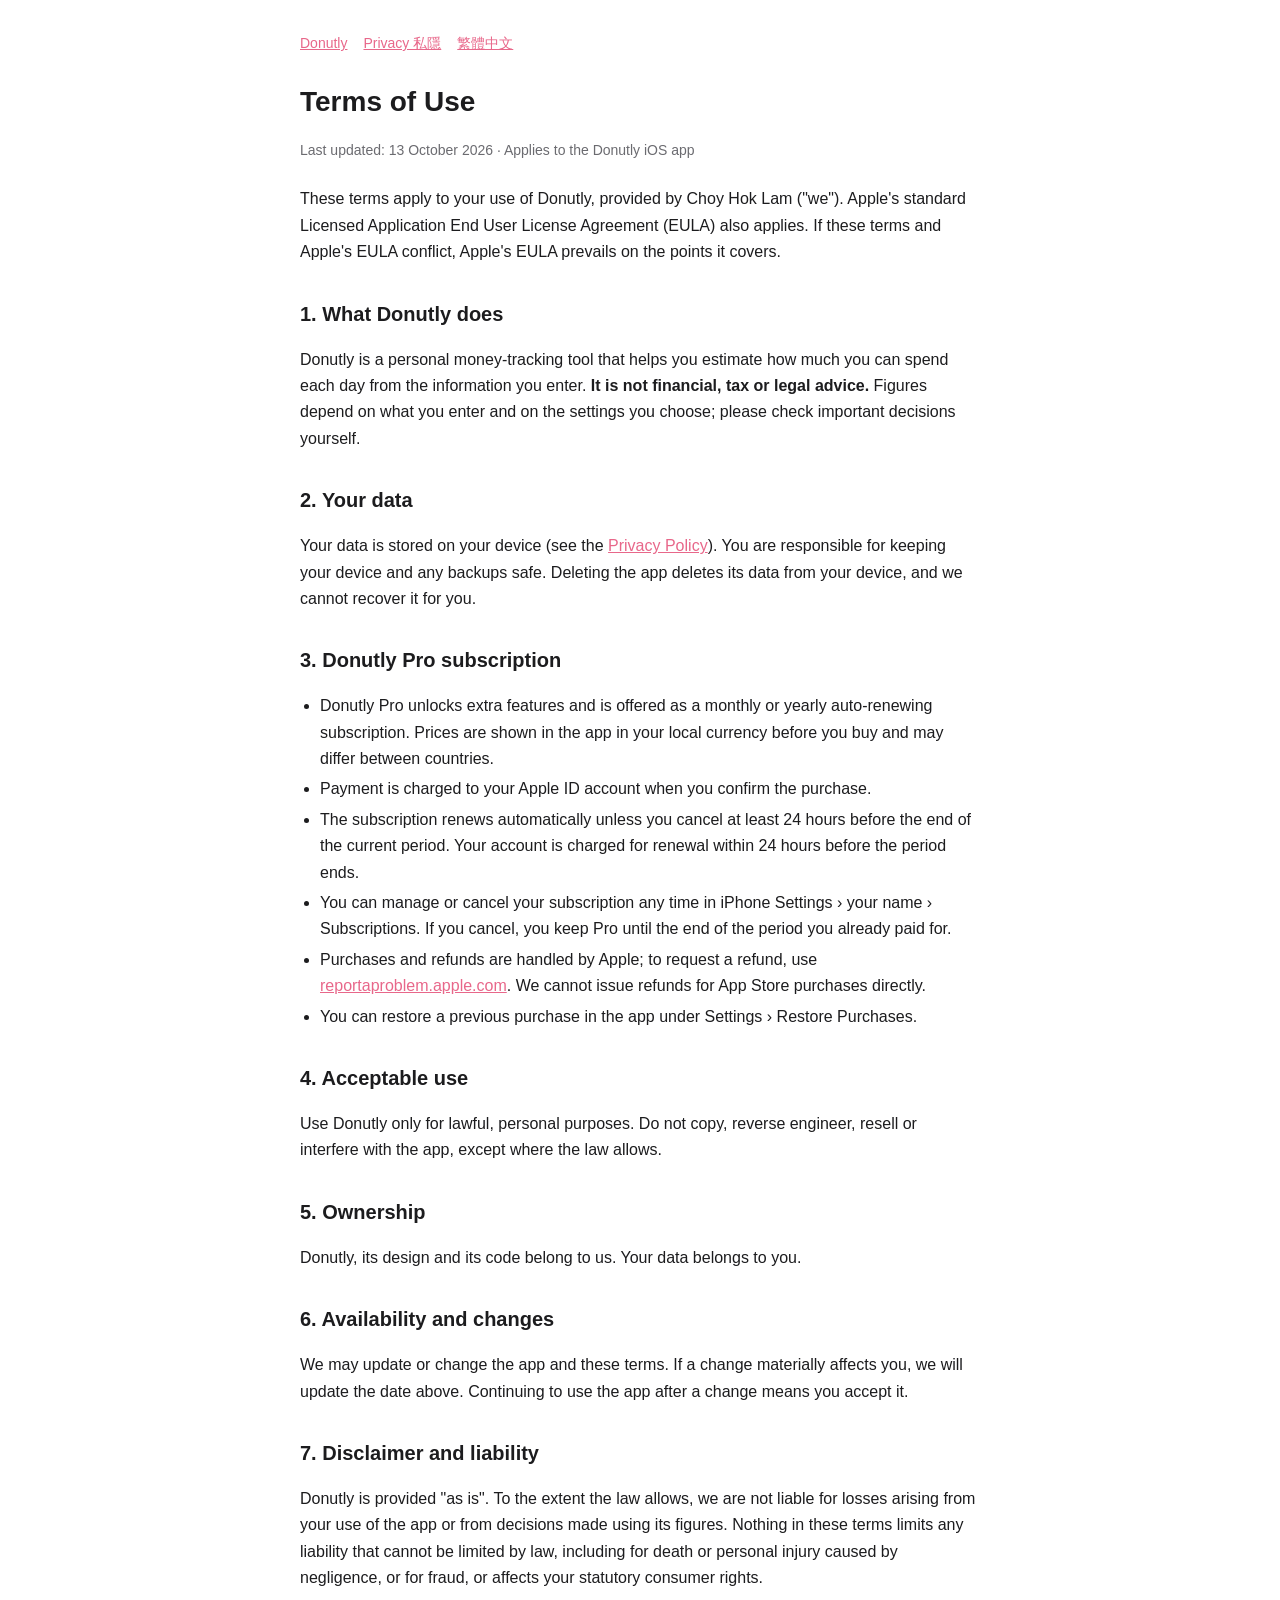
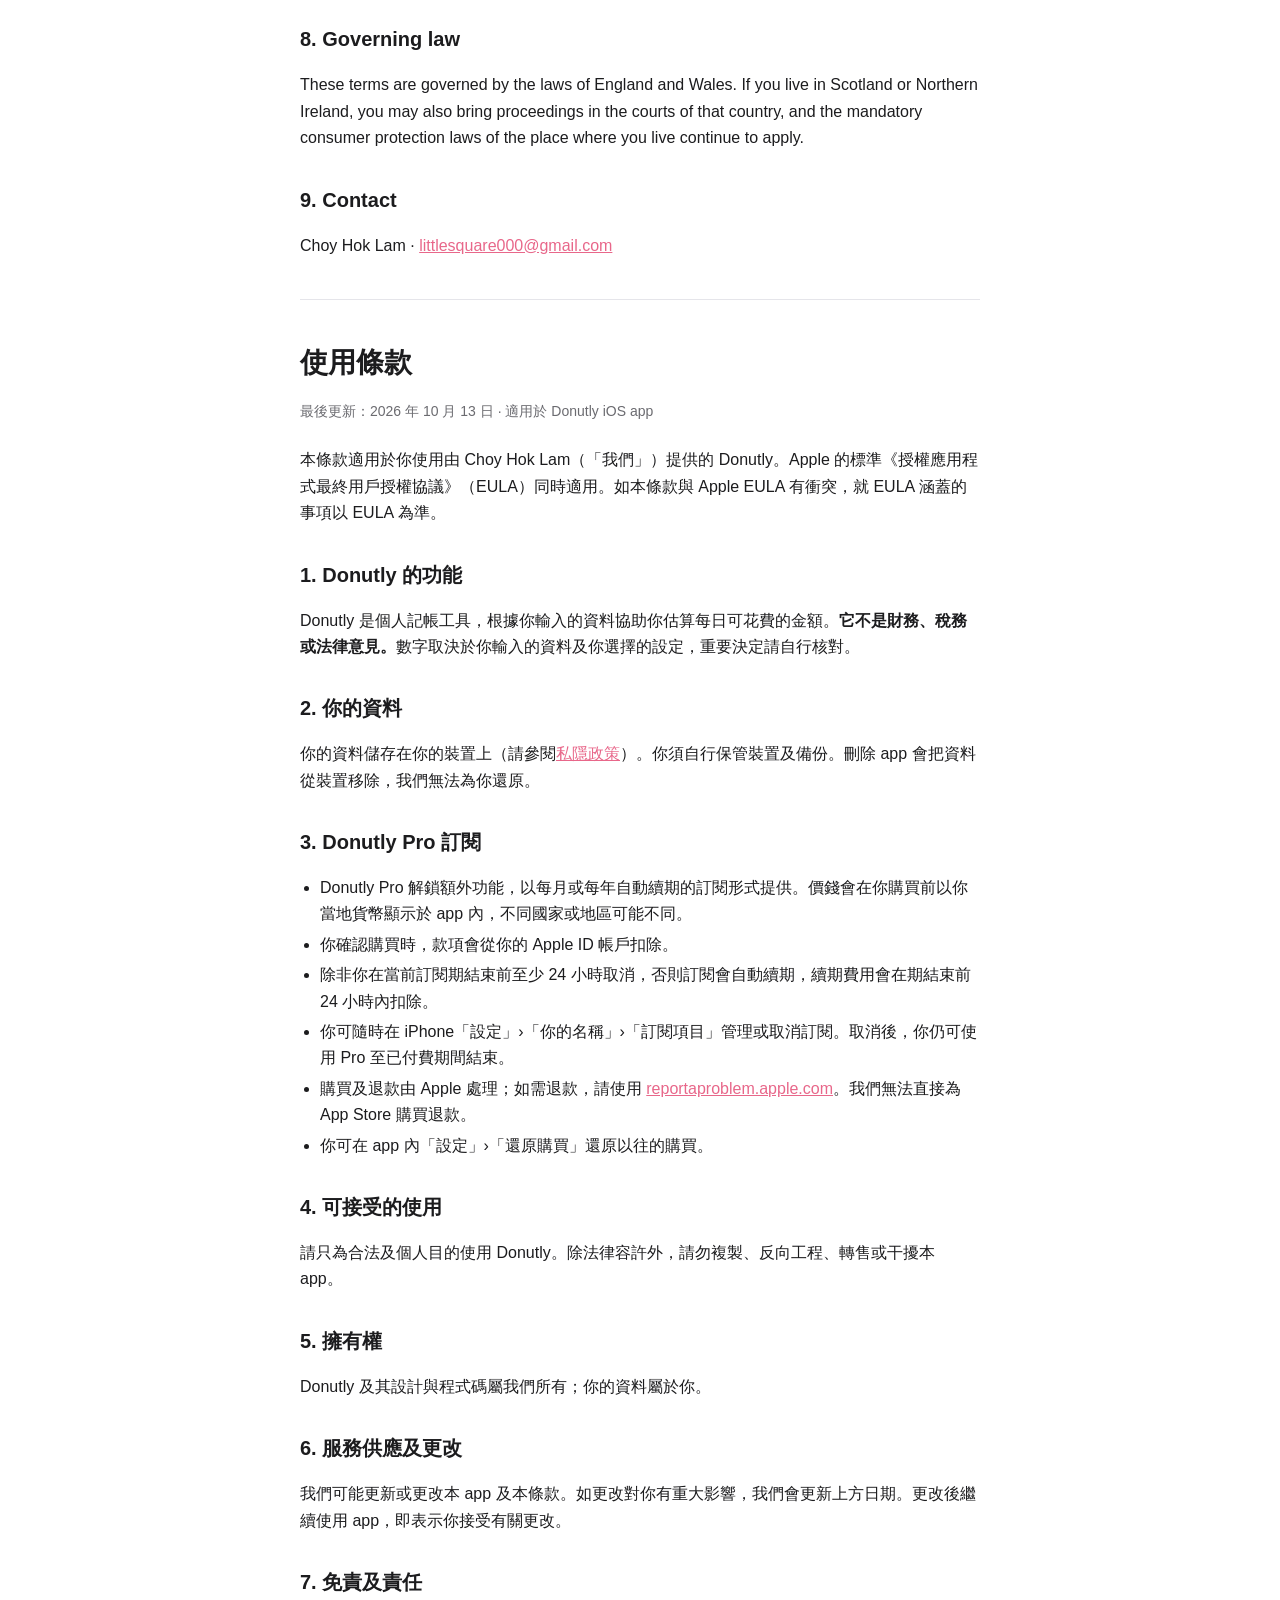
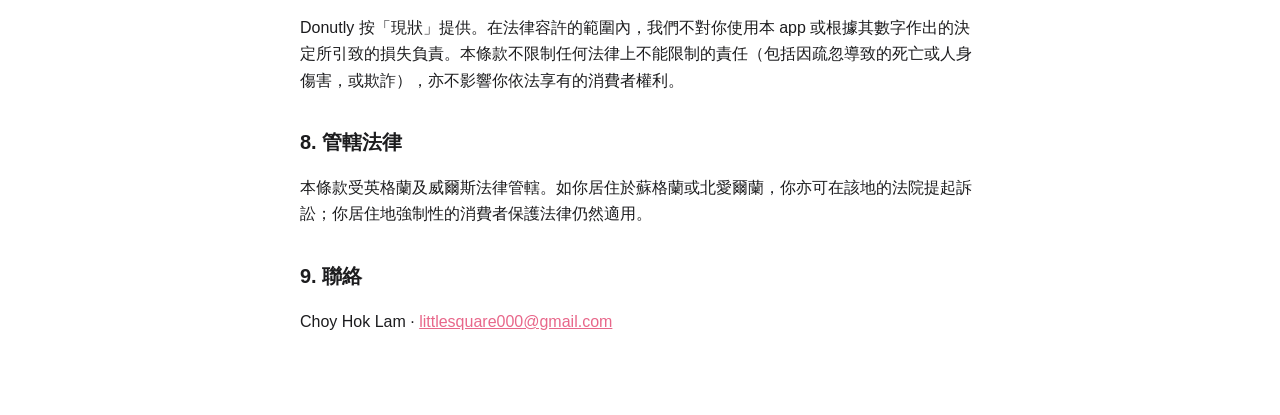
==== terms.html @ 9b988ea8 "Add files via upload" ====
<!doctype html><html lang="en"><head><meta charset="utf-8"><meta name="viewport" content="width=device-width,initial-scale=1"><title>Donutly Terms of Use 使用條款</title><link rel="stylesheet" href="style.css"></head><body><main>
<nav><a href="index.html">Donutly</a><a href="privacy.html">Privacy 私隱</a><a href="#zh">繁體中文</a></nav>

<h1>Terms of Use</h1>
<p class="meta">Last updated: 13 October 2026 · Applies to the Donutly iOS app</p>

<p>These terms apply to your use of Donutly, provided by Choy Hok Lam ("we"). Apple's standard Licensed Application End User License Agreement (EULA) also applies. If these terms and Apple's EULA conflict, Apple's EULA prevails on the points it covers.</p>

<h2>1. What Donutly does</h2>
<p>Donutly is a personal money-tracking tool that helps you estimate how much you can spend each day from the information you enter. <strong>It is not financial, tax or legal advice.</strong> Figures depend on what you enter and on the settings you choose; please check important decisions yourself.</p>

<h2>2. Your data</h2>
<p>Your data is stored on your device (see the <a href="privacy.html">Privacy Policy</a>). You are responsible for keeping your device and any backups safe. Deleting the app deletes its data from your device, and we cannot recover it for you.</p>

<h2>3. Donutly Pro subscription</h2>
<ul>
<li>Donutly Pro unlocks extra features and is offered as a monthly or yearly auto-renewing subscription. Prices are shown in the app in your local currency before you buy and may differ between countries.</li>
<li>Payment is charged to your Apple ID account when you confirm the purchase.</li>
<li>The subscription renews automatically unless you cancel at least 24 hours before the end of the current period. Your account is charged for renewal within 24 hours before the period ends.</li>
<li>You can manage or cancel your subscription any time in iPhone Settings › your name › Subscriptions. If you cancel, you keep Pro until the end of the period you already paid for.</li>
<li>Purchases and refunds are handled by Apple; to request a refund, use <a href="https://reportaproblem.apple.com">reportaproblem.apple.com</a>. We cannot issue refunds for App Store purchases directly.</li>
<li>You can restore a previous purchase in the app under Settings › Restore Purchases.</li>
</ul>

<h2>4. Acceptable use</h2>
<p>Use Donutly only for lawful, personal purposes. Do not copy, reverse engineer, resell or interfere with the app, except where the law allows.</p>

<h2>5. Ownership</h2>
<p>Donutly, its design and its code belong to us. Your data belongs to you.</p>

<h2>6. Availability and changes</h2>
<p>We may update or change the app and these terms. If a change materially affects you, we will update the date above. Continuing to use the app after a change means you accept it.</p>

<h2>7. Disclaimer and liability</h2>
<p>Donutly is provided "as is". To the extent the law allows, we are not liable for losses arising from your use of the app or from decisions made using its figures. Nothing in these terms limits any liability that cannot be limited by law, including for death or personal injury caused by negligence, or for fraud, or affects your statutory consumer rights.</p>

<h2>8. Governing law</h2>
<p>These terms are governed by the laws of England and Wales. If you live in Scotland or Northern Ireland, you may also bring proceedings in the courts of that country, and the mandatory consumer protection laws of the place where you live continue to apply.</p>

<h2>9. Contact</h2>
<p>Choy Hok Lam · <a href="mailto:littlesquare000@gmail.com">littlesquare000@gmail.com</a></p>

<hr>
<div id="zh" lang="zh-Hant">
<h1>使用條款</h1>
<p class="meta">最後更新：2026 年 10 月 13 日 · 適用於 Donutly iOS app</p>

<p>本條款適用於你使用由 Choy Hok Lam（「我們」）提供的 Donutly。Apple 的標準《授權應用程式最終用戶授權協議》（EULA）同時適用。如本條款與 Apple EULA 有衝突，就 EULA 涵蓋的事項以 EULA 為準。</p>

<h2>1. Donutly 的功能</h2>
<p>Donutly 是個人記帳工具，根據你輸入的資料協助你估算每日可花費的金額。<strong>它不是財務、稅務或法律意見。</strong>數字取決於你輸入的資料及你選擇的設定，重要決定請自行核對。</p>

<h2>2. 你的資料</h2>
<p>你的資料儲存在你的裝置上（請參閱<a href="privacy.html">私隱政策</a>）。你須自行保管裝置及備份。刪除 app 會把資料從裝置移除，我們無法為你還原。</p>

<h2>3. Donutly Pro 訂閱</h2>
<ul>
<li>Donutly Pro 解鎖額外功能，以每月或每年自動續期的訂閱形式提供。價錢會在你購買前以你當地貨幣顯示於 app 內，不同國家或地區可能不同。</li>
<li>你確認購買時，款項會從你的 Apple ID 帳戶扣除。</li>
<li>除非你在當前訂閱期結束前至少 24 小時取消，否則訂閱會自動續期，續期費用會在期結束前 24 小時內扣除。</li>
<li>你可隨時在 iPhone「設定」›「你的名稱」›「訂閱項目」管理或取消訂閱。取消後，你仍可使用 Pro 至已付費期間結束。</li>
<li>購買及退款由 Apple 處理；如需退款，請使用 <a href="https://reportaproblem.apple.com">reportaproblem.apple.com</a>。我們無法直接為 App Store 購買退款。</li>
<li>你可在 app 內「設定」›「還原購買」還原以往的購買。</li>
</ul>

<h2>4. 可接受的使用</h2>
<p>請只為合法及個人目的使用 Donutly。除法律容許外，請勿複製、反向工程、轉售或干擾本 app。</p>

<h2>5. 擁有權</h2>
<p>Donutly 及其設計與程式碼屬我們所有；你的資料屬於你。</p>

<h2>6. 服務供應及更改</h2>
<p>我們可能更新或更改本 app 及本條款。如更改對你有重大影響，我們會更新上方日期。更改後繼續使用 app，即表示你接受有關更改。</p>

<h2>7. 免責及責任</h2>
<p>Donutly 按「現狀」提供。在法律容許的範圍內，我們不對你使用本 app 或根據其數字作出的決定所引致的損失負責。本條款不限制任何法律上不能限制的責任（包括因疏忽導致的死亡或人身傷害，或欺詐），亦不影響你依法享有的消費者權利。</p>

<h2>8. 管轄法律</h2>
<p>本條款受英格蘭及威爾斯法律管轄。如你居住於蘇格蘭或北愛爾蘭，你亦可在該地的法院提起訴訟；你居住地強制性的消費者保護法律仍然適用。</p>

<h2>9. 聯絡</h2>
<p>Choy Hok Lam · <a href="mailto:littlesquare000@gmail.com">littlesquare000@gmail.com</a></p>
</div>
</main></body></html>
---- style.css ----
:root{--bg:#fff;--fg:#1c1c1e;--muted:#6b6b70;--accent:#e8678a;--line:#e5e5ea}
@media (prefers-color-scheme:dark){:root{--bg:#000;--fg:#f2f2f7;--muted:#98989f;--accent:#f07a9b;--line:#2c2c2e}}
*{box-sizing:border-box}
body{margin:0;background:var(--bg);color:var(--fg);font:16px/1.65 -apple-system,BlinkMacSystemFont,"Segoe UI","PingFang TC","Noto Sans TC",sans-serif}
main{max-width:720px;margin:0 auto;padding:32px 20px 64px}
h1{font-size:28px;margin:0 0 4px}h2{font-size:20px;margin:32px 0 8px}h3{font-size:16px;margin:20px 0 4px}
.meta{color:var(--muted);font-size:14px;margin-bottom:24px}
a{color:var(--accent)}
hr{border:0;border-top:1px solid var(--line);margin:40px 0}
nav{margin-bottom:24px;font-size:14px}nav a{margin-right:16px}
ul{padding-left:20px}li{margin:4px 0}
.note{background:var(--line);border-radius:10px;padding:12px 14px;font-size:14px}
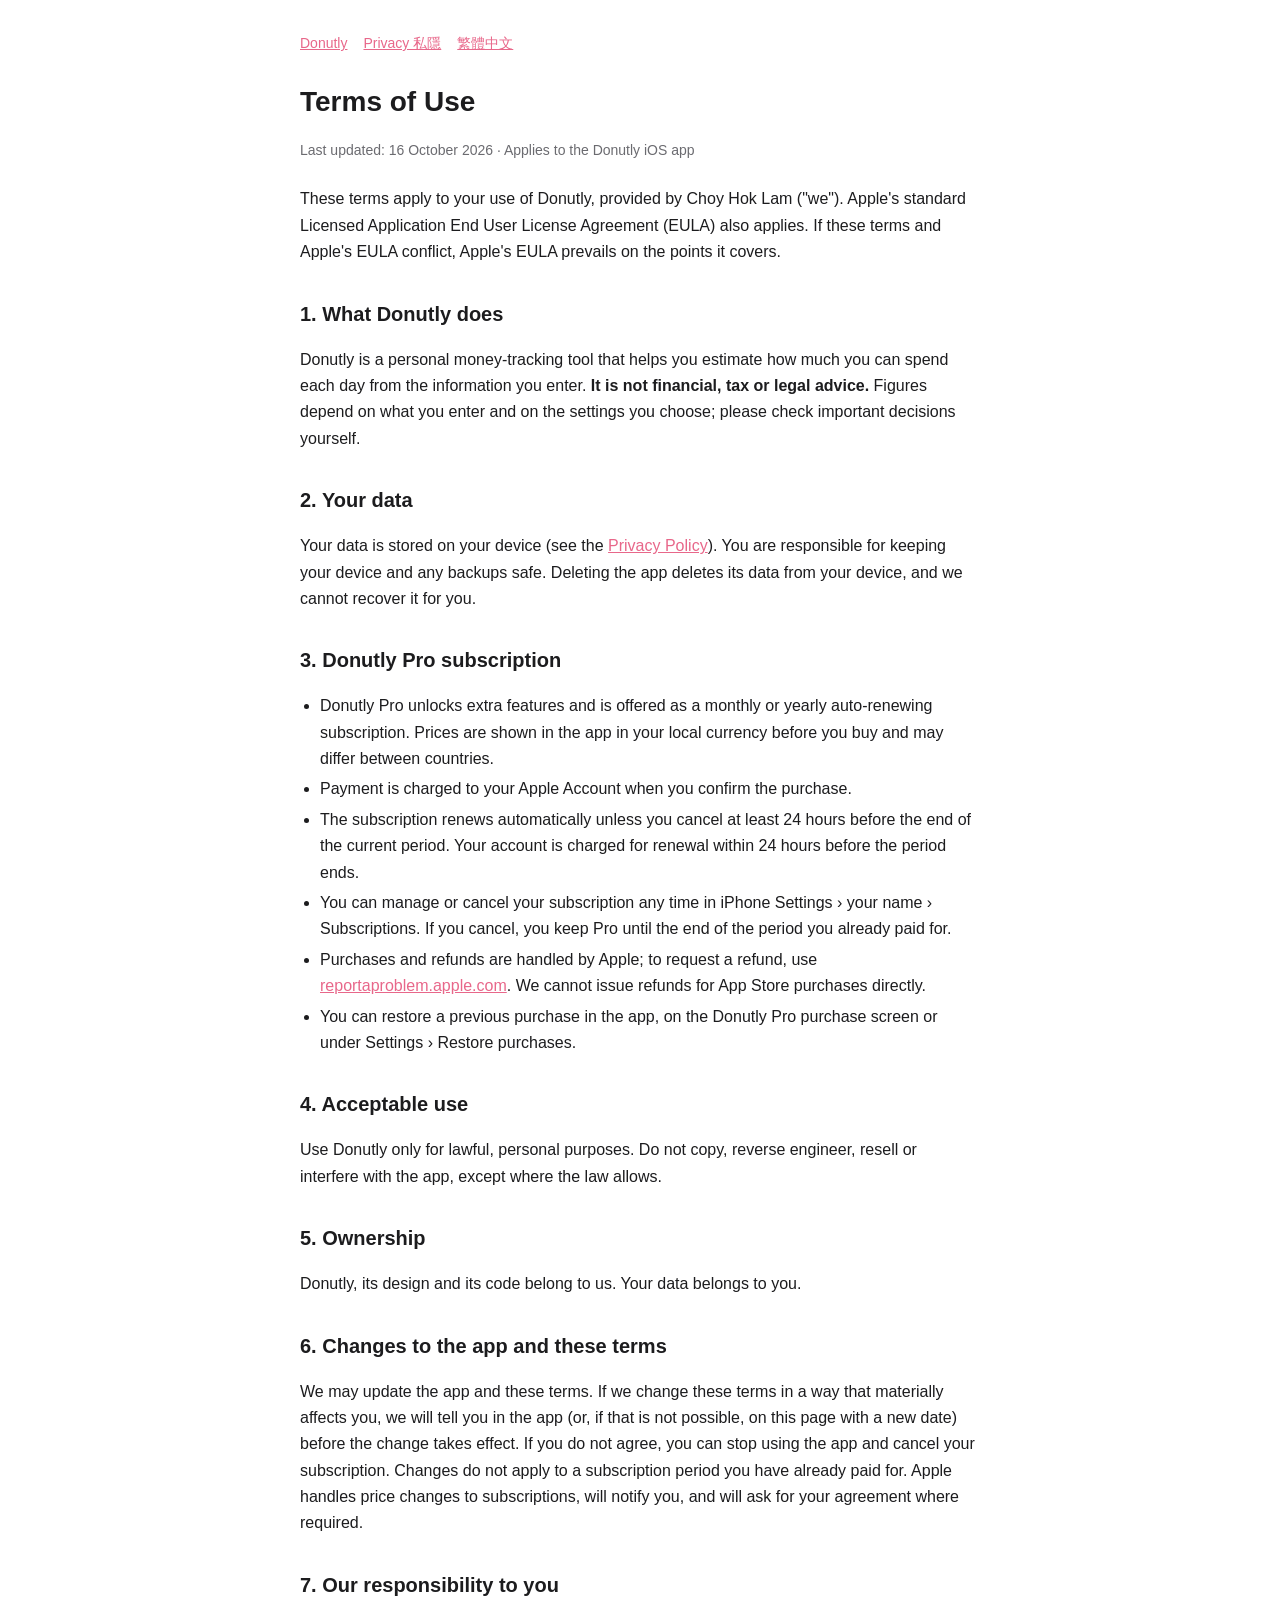
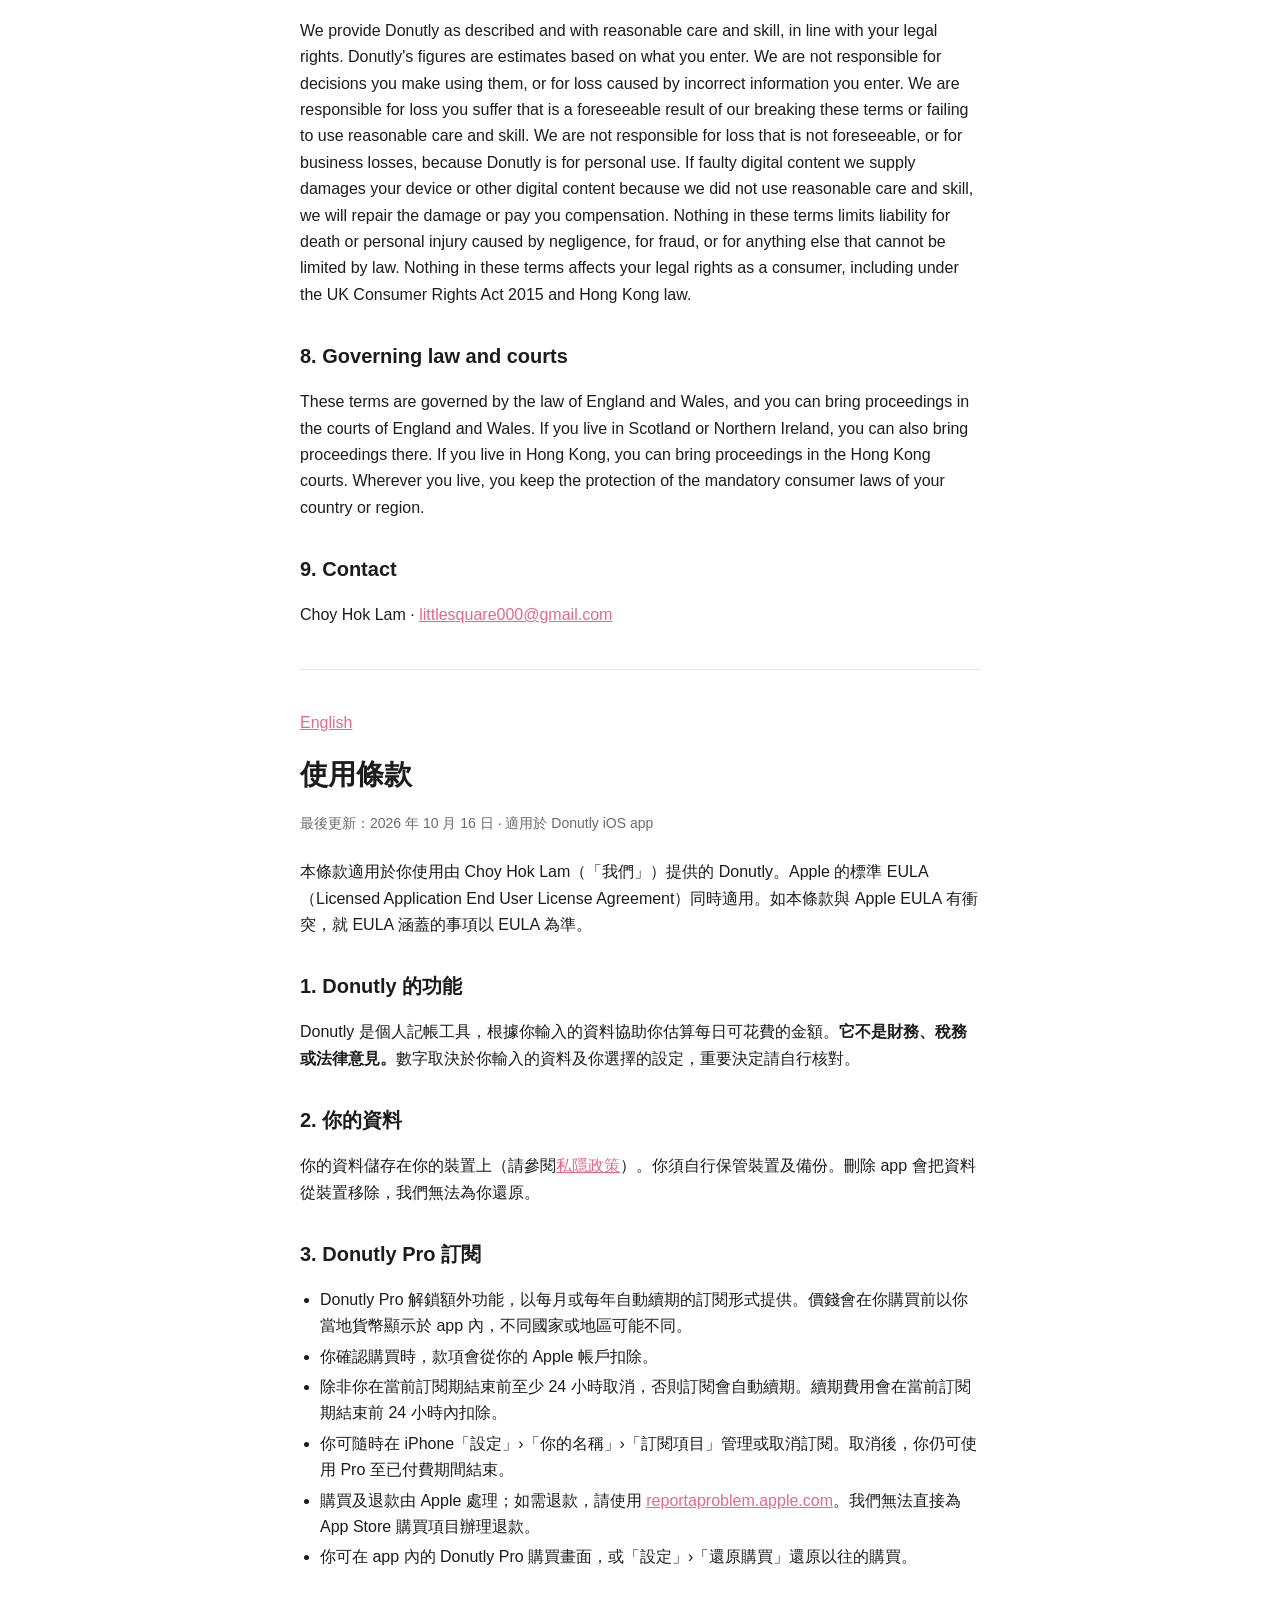
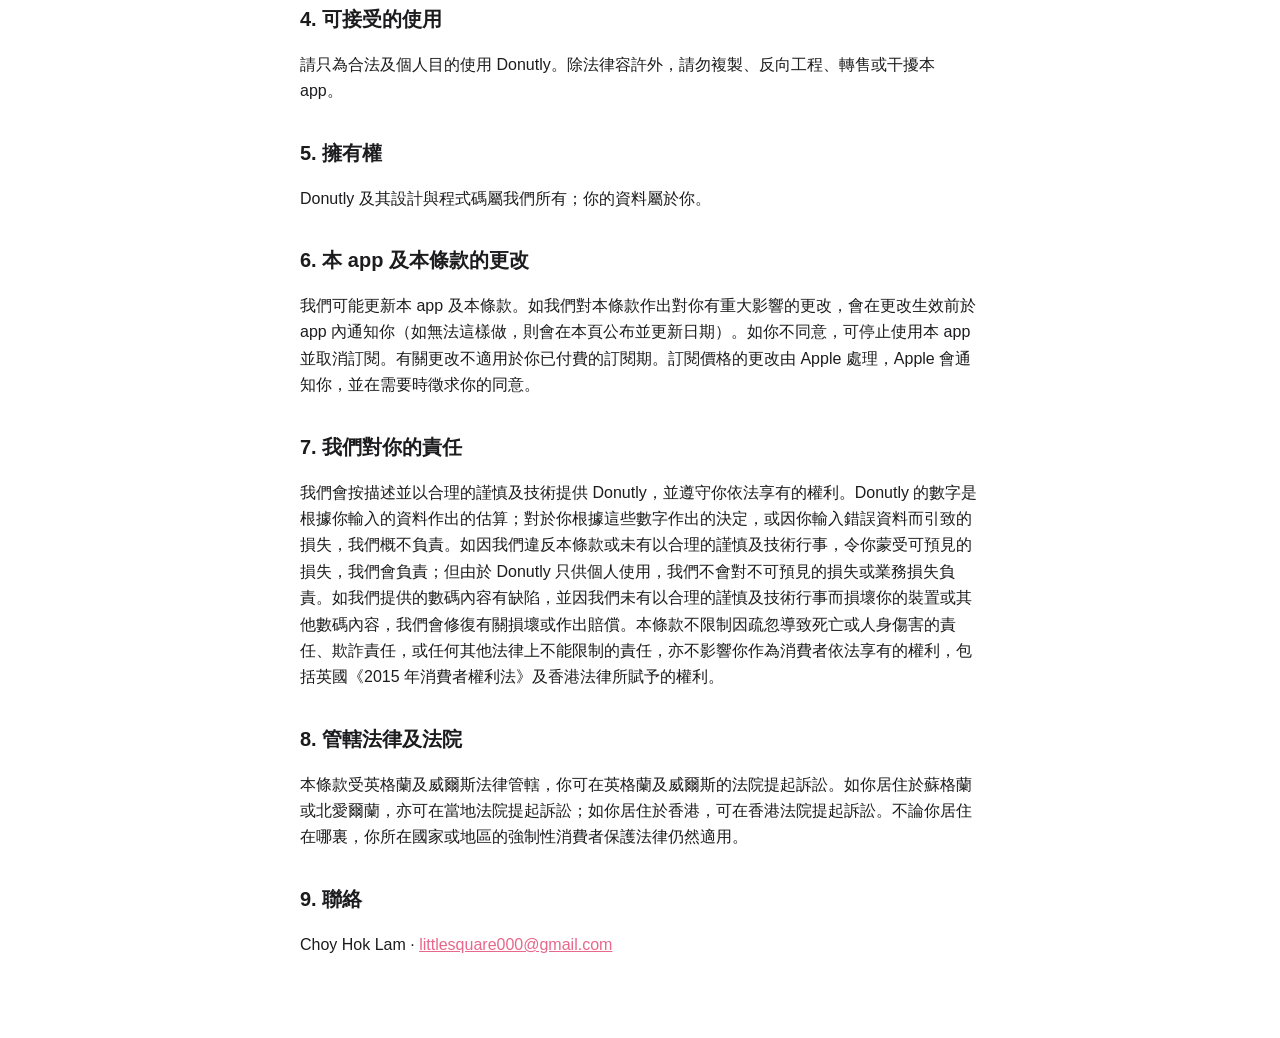
==== commit cefb3043: "Add files via upload" ====
--- a/terms.html
+++ b/terms.html
@@ -1,8 +1,8 @@
-<!doctype html><html lang="en"><head><meta charset="utf-8"><meta name="viewport" content="width=device-width,initial-scale=1"><title>Donutly Terms of Use 使用條款</title><link rel="stylesheet" href="style.css"></head><body><main>
+<!doctype html><html lang="en-GB"><head><meta charset="utf-8"><meta name="viewport" content="width=device-width,initial-scale=1"><title>Donutly Terms of Use 使用條款</title><link rel="stylesheet" href="style.css"></head><body><main>
 <nav><a href="index.html">Donutly</a><a href="privacy.html">Privacy 私隱</a><a href="#zh">繁體中文</a></nav>
 
-<h1>Terms of Use</h1>
-<p class="meta">Last updated: 13 October 2026 · Applies to the Donutly iOS app</p>
+<h1 id="top">Terms of Use</h1>
+<p class="meta">Last updated: 16 October 2026 · Applies to the Donutly iOS app</p>
 
 <p>These terms apply to your use of Donutly, provided by Choy Hok Lam ("we"). Apple's standard Licensed Application End User License Agreement (EULA) also applies. If these terms and Apple's EULA conflict, Apple's EULA prevails on the points it covers.</p>
 
@@ -15,11 +15,11 @@
 <h2>3. Donutly Pro subscription</h2>
 <ul>
 <li>Donutly Pro unlocks extra features and is offered as a monthly or yearly auto-renewing subscription. Prices are shown in the app in your local currency before you buy and may differ between countries.</li>
-<li>Payment is charged to your Apple ID account when you confirm the purchase.</li>
+<li>Payment is charged to your Apple Account when you confirm the purchase.</li>
 <li>The subscription renews automatically unless you cancel at least 24 hours before the end of the current period. Your account is charged for renewal within 24 hours before the period ends.</li>
 <li>You can manage or cancel your subscription any time in iPhone Settings › your name › Subscriptions. If you cancel, you keep Pro until the end of the period you already paid for.</li>
 <li>Purchases and refunds are handled by Apple; to request a refund, use <a href="https://reportaproblem.apple.com">reportaproblem.apple.com</a>. We cannot issue refunds for App Store purchases directly.</li>
-<li>You can restore a previous purchase in the app under Settings › Restore Purchases.</li>
+<li>You can restore a previous purchase in the app, on the Donutly Pro purchase screen or under Settings › Restore purchases.</li>
 </ul>
 
 <h2>4. Acceptable use</h2>
@@ -28,24 +28,25 @@
 <h2>5. Ownership</h2>
 <p>Donutly, its design and its code belong to us. Your data belongs to you.</p>
 
-<h2>6. Availability and changes</h2>
-<p>We may update or change the app and these terms. If a change materially affects you, we will update the date above. Continuing to use the app after a change means you accept it.</p>
+<h2>6. Changes to the app and these terms</h2>
+<p>We may update the app and these terms. If we change these terms in a way that materially affects you, we will tell you in the app (or, if that is not possible, on this page with a new date) before the change takes effect. If you do not agree, you can stop using the app and cancel your subscription. Changes do not apply to a subscription period you have already paid for. Apple handles price changes to subscriptions, will notify you, and will ask for your agreement where required.</p>
 
-<h2>7. Disclaimer and liability</h2>
-<p>Donutly is provided "as is". To the extent the law allows, we are not liable for losses arising from your use of the app or from decisions made using its figures. Nothing in these terms limits any liability that cannot be limited by law, including for death or personal injury caused by negligence, or for fraud, or affects your statutory consumer rights.</p>
+<h2>7. Our responsibility to you</h2>
+<p>We provide Donutly as described and with reasonable care and skill, in line with your legal rights. Donutly's figures are estimates based on what you enter. We are not responsible for decisions you make using them, or for loss caused by incorrect information you enter. We are responsible for loss you suffer that is a foreseeable result of our breaking these terms or failing to use reasonable care and skill. We are not responsible for loss that is not foreseeable, or for business losses, because Donutly is for personal use. If faulty digital content we supply damages your device or other digital content because we did not use reasonable care and skill, we will repair the damage or pay you compensation. Nothing in these terms limits liability for death or personal injury caused by negligence, for fraud, or for anything else that cannot be limited by law. Nothing in these terms affects your legal rights as a consumer, including under the UK Consumer Rights Act 2015 and Hong Kong law.</p>
 
-<h2>8. Governing law</h2>
-<p>These terms are governed by the laws of England and Wales. If you live in Scotland or Northern Ireland, you may also bring proceedings in the courts of that country, and the mandatory consumer protection laws of the place where you live continue to apply.</p>
+<h2>8. Governing law and courts</h2>
+<p>These terms are governed by the law of England and Wales, and you can bring proceedings in the courts of England and Wales. If you live in Scotland or Northern Ireland, you can also bring proceedings there. If you live in Hong Kong, you can bring proceedings in the Hong Kong courts. Wherever you live, you keep the protection of the mandatory consumer laws of your country or region.</p>
 
 <h2>9. Contact</h2>
 <p>Choy Hok Lam · <a href="mailto:littlesquare000@gmail.com">littlesquare000@gmail.com</a></p>
 
 <hr>
-<div id="zh" lang="zh-Hant">
+<div id="zh" lang="zh-Hant-HK">
+<p><a href="#top">English</a></p>
 <h1>使用條款</h1>
-<p class="meta">最後更新：2026 年 10 月 13 日 · 適用於 Donutly iOS app</p>
+<p class="meta">最後更新：2026 年 10 月 16 日 · 適用於 Donutly iOS app</p>
 
-<p>本條款適用於你使用由 Choy Hok Lam（「我們」）提供的 Donutly。Apple 的標準《授權應用程式最終用戶授權協議》（EULA）同時適用。如本條款與 Apple EULA 有衝突，就 EULA 涵蓋的事項以 EULA 為準。</p>
+<p>本條款適用於你使用由 Choy Hok Lam（「我們」）提供的 Donutly。Apple 的標準 EULA（Licensed Application End User License Agreement）同時適用。如本條款與 Apple EULA 有衝突，就 EULA 涵蓋的事項以 EULA 為準。</p>
 
 <h2>1. Donutly 的功能</h2>
 <p>Donutly 是個人記帳工具，根據你輸入的資料協助你估算每日可花費的金額。<strong>它不是財務、稅務或法律意見。</strong>數字取決於你輸入的資料及你選擇的設定，重要決定請自行核對。</p>
@@ -56,11 +57,11 @@
 <h2>3. Donutly Pro 訂閱</h2>
 <ul>
 <li>Donutly Pro 解鎖額外功能，以每月或每年自動續期的訂閱形式提供。價錢會在你購買前以你當地貨幣顯示於 app 內，不同國家或地區可能不同。</li>
-<li>你確認購買時，款項會從你的 Apple ID 帳戶扣除。</li>
-<li>除非你在當前訂閱期結束前至少 24 小時取消，否則訂閱會自動續期，續期費用會在期結束前 24 小時內扣除。</li>
+<li>你確認購買時，款項會從你的 Apple 帳戶扣除。</li>
+<li>除非你在當前訂閱期結束前至少 24 小時取消，否則訂閱會自動續期。續期費用會在當前訂閱期結束前 24 小時內扣除。</li>
 <li>你可隨時在 iPhone「設定」›「你的名稱」›「訂閱項目」管理或取消訂閱。取消後，你仍可使用 Pro 至已付費期間結束。</li>
-<li>購買及退款由 Apple 處理；如需退款，請使用 <a href="https://reportaproblem.apple.com">reportaproblem.apple.com</a>。我們無法直接為 App Store 購買退款。</li>
-<li>你可在 app 內「設定」›「還原購買」還原以往的購買。</li>
+<li>購買及退款由 Apple 處理；如需退款，請使用 <a href="https://reportaproblem.apple.com">reportaproblem.apple.com</a>。我們無法直接為 App Store 購買項目辦理退款。</li>
+<li>你可在 app 內的 Donutly Pro 購買畫面，或「設定」›「還原購買」還原以往的購買。</li>
 </ul>
 
 <h2>4. 可接受的使用</h2>
@@ -69,14 +70,14 @@
 <h2>5. 擁有權</h2>
 <p>Donutly 及其設計與程式碼屬我們所有；你的資料屬於你。</p>
 
-<h2>6. 服務供應及更改</h2>
-<p>我們可能更新或更改本 app 及本條款。如更改對你有重大影響，我們會更新上方日期。更改後繼續使用 app，即表示你接受有關更改。</p>
+<h2>6. 本 app 及本條款的更改</h2>
+<p>我們可能更新本 app 及本條款。如我們對本條款作出對你有重大影響的更改，會在更改生效前於 app 內通知你（如無法這樣做，則會在本頁公布並更新日期）。如你不同意，可停止使用本 app 並取消訂閱。有關更改不適用於你已付費的訂閱期。訂閱價格的更改由 Apple 處理，Apple 會通知你，並在需要時徵求你的同意。</p>
 
-<h2>7. 免責及責任</h2>
-<p>Donutly 按「現狀」提供。在法律容許的範圍內，我們不對你使用本 app 或根據其數字作出的決定所引致的損失負責。本條款不限制任何法律上不能限制的責任（包括因疏忽導致的死亡或人身傷害，或欺詐），亦不影響你依法享有的消費者權利。</p>
+<h2>7. 我們對你的責任</h2>
+<p>我們會按描述並以合理的謹慎及技術提供 Donutly，並遵守你依法享有的權利。Donutly 的數字是根據你輸入的資料作出的估算；對於你根據這些數字作出的決定，或因你輸入錯誤資料而引致的損失，我們概不負責。如因我們違反本條款或未有以合理的謹慎及技術行事，令你蒙受可預見的損失，我們會負責；但由於 Donutly 只供個人使用，我們不會對不可預見的損失或業務損失負責。如我們提供的數碼內容有缺陷，並因我們未有以合理的謹慎及技術行事而損壞你的裝置或其他數碼內容，我們會修復有關損壞或作出賠償。本條款不限制因疏忽導致死亡或人身傷害的責任、欺詐責任，或任何其他法律上不能限制的責任，亦不影響你作為消費者依法享有的權利，包括英國《2015 年消費者權利法》及香港法律所賦予的權利。</p>
 
-<h2>8. 管轄法律</h2>
-<p>本條款受英格蘭及威爾斯法律管轄。如你居住於蘇格蘭或北愛爾蘭，你亦可在該地的法院提起訴訟；你居住地強制性的消費者保護法律仍然適用。</p>
+<h2>8. 管轄法律及法院</h2>
+<p>本條款受英格蘭及威爾斯法律管轄，你可在英格蘭及威爾斯的法院提起訴訟。如你居住於蘇格蘭或北愛爾蘭，亦可在當地法院提起訴訟；如你居住於香港，可在香港法院提起訴訟。不論你居住在哪裏，你所在國家或地區的強制性消費者保護法律仍然適用。</p>
 
 <h2>9. 聯絡</h2>
 <p>Choy Hok Lam · <a href="mailto:littlesquare000@gmail.com">littlesquare000@gmail.com</a></p>
